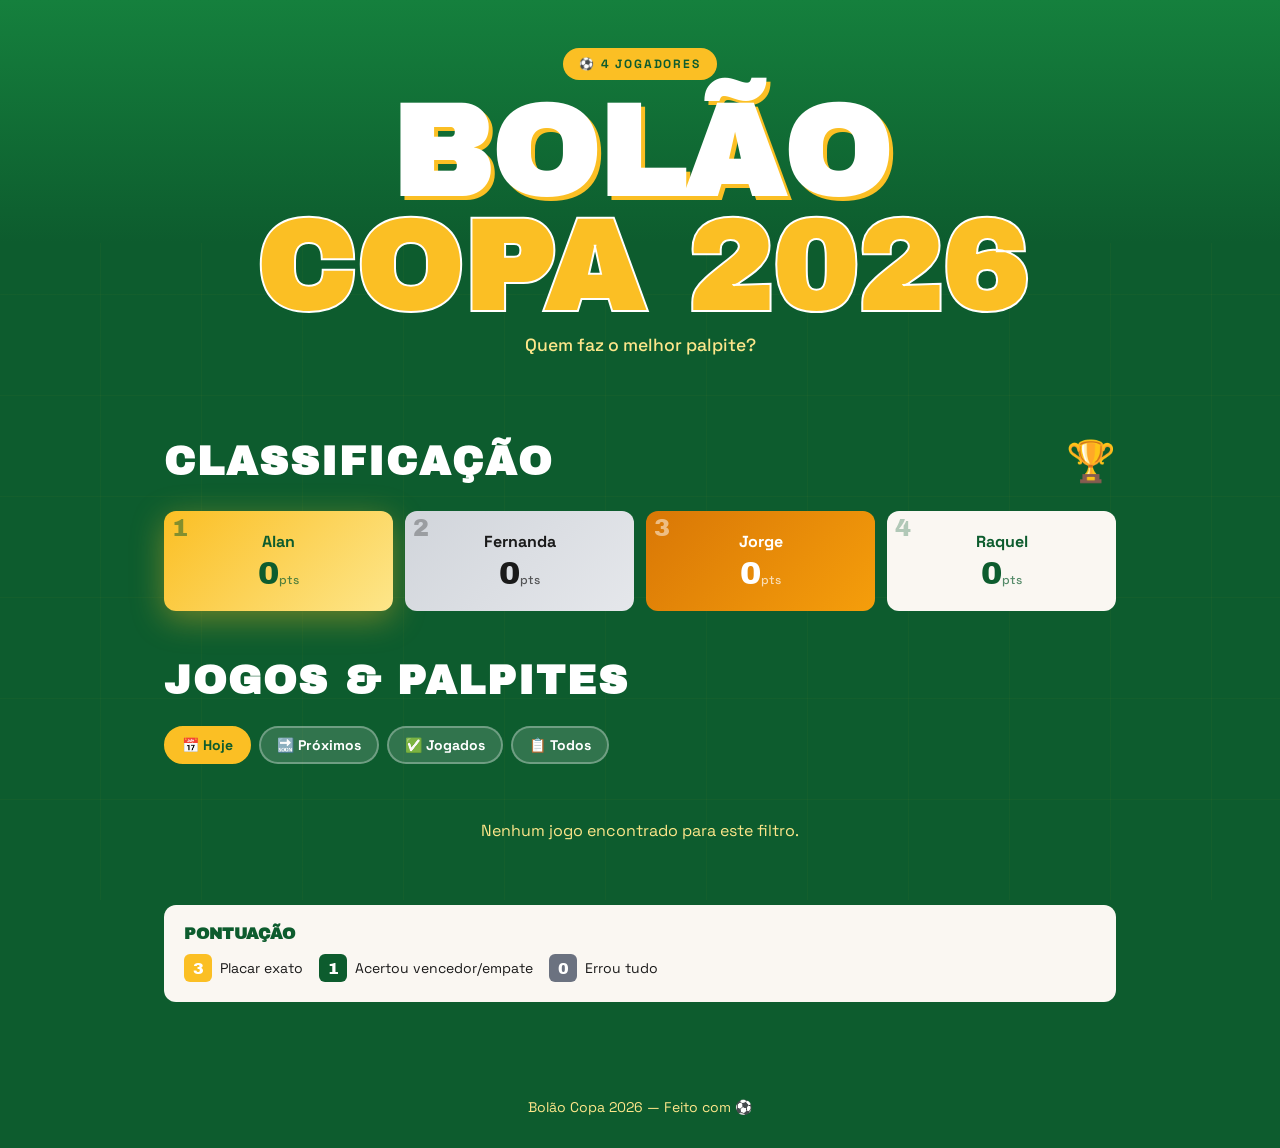
==== index.html @ eb83f210 "Cache busting adicionad" ====
<!DOCTYPE html>
<html lang="pt-BR">

<head>
    <meta charset="UTF-8">
    <meta name="viewport" content="width=device-width, initial-scale=1.0">
    <title>BOLÃO COPA 2026</title>
    <link rel="preconnect" href="https://fonts.googleapis.com">
    <link rel="preconnect" href="https://fonts.gstatic.com" crossorigin>
    <link
        href="https://fonts.googleapis.com/css2?family=Archivo+Black&family=Space+Grotesk:wght@400;500;700&display=swap"
        rel="stylesheet">
    <script>
        window.APP_VERSION = '1';
    </script>
    <link rel="stylesheet" href="styles.css?v=1">
</head>

<body>
    <div class="bg-pattern"></div>

    <header class="header">
        <div class="header-content">
            <div class="badge">⚽ 4 JOGADORES</div>
            <h1 class="main-title">BOLÃO<br><span class="highlight">COPA 2026</span></h1>
            <p class="subtitle">Quem faz o melhor palpite?</p>
        </div>
    </header>

    <main class="container">
        <!-- Classificação -->
        <section class="leaderboard-section">
            <div class="section-header">
                <h2 class="section-title">CLASSIFICAÇÃO</h2>
                <div class="trophy">🏆</div>
            </div>
            <div class="podium" id="podium">
                <!-- Populated by JS -->
            </div>
        </section>

        <!-- Jogos -->
        <section class="matches-section">
            <h2 class="section-title">JOGOS & PALPITES</h2>
            <div class="filter-buttons">
                <button class="filter-btn active" data-filter="hoje">📅 Hoje</button>
                <button class="filter-btn" data-filter="proximos">🔜 Próximos</button>
                <button class="filter-btn" data-filter="anteriores">✅ Jogados</button>
                <button class="filter-btn" data-filter="todos">📋 Todos</button>
            </div>
            <div class="matches-list" id="matches-list">
                <!-- Populated by JS -->
            </div>
        </section>

        <!-- Legenda -->
        <section class="legend-section">
            <h3>PONTUAÇÃO</h3>
            <div class="legend-items">
                <div class="legend-item">
                    <span class="legend-badge badge-exact">3</span>
                    <span>Placar exato</span>
                </div>
                <div class="legend-item">
                    <span class="legend-badge badge-winner">1</span>
                    <span>Acertou vencedor/empate</span>
                </div>
                <div class="legend-item">
                    <span class="legend-badge badge-zero">0</span>
                    <span>Errou tudo</span>
                </div>
            </div>
        </section>
    </main>

    <footer class="footer">
        <p>Bolão Copa 2026 — Feito com ⚽</p>
    </footer>

    <script src="script.js?v=1"></script>
</body>

</html>
---- styles.css ----
:root {
    --emerald: #0d5c2e;
    --emerald-light: #15803d;
    --gold: #fbbf24;
    --gold-light: #fde68a;
    --cream: #faf7f2;
    --dark: #1a1a1a;
    --white: #ffffff;
    --gray: #6b7280;
}

* {
    margin: 0;
    padding: 0;
    box-sizing: border-box;
}

body {
    font-family: 'Space Grotesk', sans-serif;
    background-color: var(--emerald);
    color: var(--dark);
    min-height: 100vh;
    overflow-x: hidden;
}

.bg-pattern {
    position: fixed;
    inset: 0;
    background-image:
        repeating-linear-gradient(
            90deg,
            transparent,
            transparent 100px,
            rgba(251, 191, 36, 0.03) 100px,
            rgba(251, 191, 36, 0.03) 101px
        ),
        repeating-linear-gradient(
            0deg,
            transparent,
            transparent 100px,
            rgba(251, 191, 36, 0.03) 100px,
            rgba(251, 191, 36, 0.03) 101px
        );
    pointer-events: none;
    z-index: 0;
}

.header {
    position: relative;
    padding: 3rem 1.5rem;
    text-align: center;
    z-index: 1;
    overflow: hidden;
}

.header::before {
    content: '';
    position: absolute;
    top: 0;
    left: 0;
    right: 0;
    height: 60%;
    background: linear-gradient(180deg, var(--emerald-light) 0%, var(--emerald) 100%);
    z-index: -1;
}

.header-content {
    position: relative;
    max-width: 800px;
    margin: 0 auto;
}

.badge {
    display: inline-block;
    background: var(--gold);
    color: var(--emerald);
    font-weight: 700;
    font-size: 0.75rem;
    padding: 0.5rem 1rem;
    border-radius: 50px;
    letter-spacing: 0.15em;
    margin-bottom: 1rem;
    animation: badgeBounce 0.6s ease-out;
}

@keyframes badgeBounce {
    0% { transform: scale(0); opacity: 0; }
    50% { transform: scale(1.1); }
    100% { transform: scale(1); opacity: 1; }
}

.main-title {
    font-family: 'Archivo Black', sans-serif;
    font-size: clamp(3rem, 12vw, 8rem);
    line-height: 0.9;
    text-transform: uppercase;
    color: var(--white);
    margin-bottom: 0.5rem;
    text-shadow: 4px 4px 0 var(--gold);
    animation: titleSlide 0.8s ease-out;
}

@keyframes titleSlide {
    0% { transform: translateY(50px); opacity: 0; }
    100% { transform: translateY(0); opacity: 1; }
}

.highlight {
    color: var(--gold);
    -webkit-text-stroke: 2px var(--white);
    text-shadow: none;
}

.subtitle {
    color: var(--gold-light);
    font-size: 1.1rem;
    font-weight: 500;
    opacity: 0;
    animation: fadeIn 0.8s ease-out 0.4s forwards;
}

@keyframes fadeIn {
    to { opacity: 1; }
}

.container {
    max-width: 1000px;
    margin: 0 auto;
    padding: 2rem 1.5rem 4rem;
    position: relative;
    z-index: 1;
}

/* Leaderboard */
.leaderboard-section {
    margin-bottom: 3rem;
}

.section-header {
    display: flex;
    align-items: center;
    justify-content: space-between;
    margin-bottom: 1.5rem;
    gap: 1rem;
}

.section-title {
    font-family: 'Archivo Black', sans-serif;
    font-size: clamp(1.5rem, 4vw, 2.5rem);
    color: var(--white);
    text-transform: uppercase;
    letter-spacing: 0.05em;
}

.trophy {
    font-size: 2.5rem;
    animation: trophyBounce 1s ease-in-out infinite;
}

@keyframes trophyBounce {
    0%, 100% { transform: translateY(0) rotate(0deg); }
    25% { transform: translateY(-5px) rotate(-5deg); }
    75% { transform: translateY(-5px) rotate(5deg); }
}

.podium {
    display: grid;
    grid-template-columns: repeat(4, 1fr);
    gap: 0.75rem;
}

.podium-item {
    background: var(--cream);
    border-radius: 12px;
    padding: 1.25rem 0.75rem;
    text-align: center;
    position: relative;
    transition: transform 0.3s ease, box-shadow 0.3s ease;
    animation: podiumItem 0.5s ease-out backwards;
}

.podium-item:hover {
    transform: translateY(-4px);
    box-shadow: 0 12px 24px rgba(0, 0, 0, 0.15);
}

.podium-item:nth-child(1) { animation-delay: 0.1s; }
.podium-item:nth-child(2) { animation-delay: 0.15s; }
.podium-item:nth-child(3) { animation-delay: 0.2s; }
.podium-item:nth-child(4) { animation-delay: 0.25s; }

@keyframes podiumItem {
    0% { transform: translateY(30px); opacity: 0; }
    100% { transform: translateY(0); opacity: 1; }
}

.podium-item.gold {
    background: linear-gradient(135deg, var(--gold) 0%, var(--gold-light) 100%);
    box-shadow: 0 8px 32px rgba(251, 191, 36, 0.4);
}

.podium-item.silver {
    background: linear-gradient(135deg, #d1d5db 0%, #e5e7eb 100%);
}

.podium-item.bronze {
    background: linear-gradient(135deg, #d97706 0%, #f59e0b 100%);
}

.podium-rank {
    font-family: 'Archivo Black', sans-serif;
    font-size: 1.5rem;
    color: var(--emerald);
    opacity: 0.3;
    position: absolute;
    top: 0.25rem;
    left: 0.5rem;
}

.podium-item.gold .podium-rank { color: var(--emerald); opacity: 0.5; }
.podium-item.silver .podium-rank { color: var(--dark); opacity: 0.3; }
.podium-item.bronze .podium-rank { color: var(--white); opacity: 0.5; }

.podium-name {
    font-weight: 700;
    font-size: 1rem;
    color: var(--emerald);
    margin-bottom: 0.25rem;
    word-break: break-word;
}

.podium-item.gold .podium-name { color: var(--emerald); }
.podium-item.silver .podium-name { color: var(--dark); }
.podium-item.bronze .podium-name { color: var(--white); }

.podium-points {
    font-family: 'Archivo Black', sans-serif;
    font-size: 2rem;
    color: var(--emerald);
}

.podium-item.gold .podium-points { color: var(--emerald); }
.podium-item.silver .podium-points { color: var(--dark); }
.podium-item.bronze .podium-points { color: var(--white); }

.podium-points span {
    font-size: 0.75rem;
    font-weight: 500;
    font-family: 'Space Grotesk', sans-serif;
    opacity: 0.7;
}

/* Matches */
.matches-section {
    margin-bottom: 2rem;
}

.filter-buttons {
    display: flex;
    gap: 0.5rem;
    margin: 1.5rem 0;
    flex-wrap: wrap;
}

.filter-btn {
    background: rgba(255, 255, 255, 0.15);
    border: 2px solid rgba(255, 255, 255, 0.3);
    color: var(--white);
    font-family: 'Space Grotesk', sans-serif;
    font-weight: 700;
    font-size: 0.875rem;
    padding: 0.5rem 1rem;
    border-radius: 50px;
    cursor: pointer;
    transition: all 0.2s ease;
    display: flex;
    align-items: center;
    gap: 0.25rem;
}

.filter-btn:hover {
    background: rgba(255, 255, 255, 0.25);
    border-color: var(--gold);
}

.filter-btn.active {
    background: var(--gold);
    border-color: var(--gold);
    color: var(--emerald);
}

.matches-list {
    display: flex;
    flex-direction: column;
    gap: 1rem;
}

.match-card {
    background: var(--cream);
    border-radius: 12px;
    padding: 1.25rem;
    position: relative;
    overflow: hidden;
    animation: matchSlide 0.4s ease-out backwards;
}

.match-card:nth-child(1) { animation-delay: 0.3s; }
.match-card:nth-child(2) { animation-delay: 0.35s; }
.match-card:nth-child(3) { animation-delay: 0.4s; }
.match-card:nth-child(4) { animation-delay: 0.45s; }
.match-card:nth-child(5) { animation-delay: 0.5s; }
.match-card:nth-child(6) { animation-delay: 0.55s; }

@keyframes matchSlide {
    0% { transform: translateX(-20px); opacity: 0; }
    100% { transform: translateX(0); opacity: 1; }
}

.match-card::before {
    content: '';
    position: absolute;
    left: 0;
    top: 0;
    bottom: 0;
    width: 4px;
    background: var(--emerald);
}

.match-card.played::before {
    background: var(--gold);
}

.match-header {
    display: flex;
    align-items: center;
    justify-content: space-between;
    gap: 0.75rem;
    padding-bottom: 0.5rem;
    flex-wrap: wrap;
}

.match-date {
    font-size: 0.7rem;
    font-weight: 700;
    color: var(--gold);
    text-transform: uppercase;
    letter-spacing: 0.1em;
    background: rgba(251, 191, 36, 0.15);
    padding: 0.25rem 0.5rem;
    border-radius: 4px;
    white-space: nowrap;
}

.match-teams {
    display: flex;
    align-items: center;
    gap: 0.75rem;
    flex: 1;
    justify-content: center;
}

.match-team {
    font-weight: 700;
    font-size: 1.1rem;
    color: var(--emerald);
}

.match-vs {
    font-weight: 500;
    font-size: 0.875rem;
    color: var(--gray);
    text-transform: uppercase;
    letter-spacing: 0.1em;
}

.match-score {
    font-family: 'Archivo Black', sans-serif;
    font-size: 1.25rem;
    color: var(--emerald);
    background: var(--gold);
    padding: 0.25rem 0.75rem;
    border-radius: 6px;
}

.match-score.pending {
    background: var(--gray);
    color: var(--white);
}

.match-status {
    font-size: 0.75rem;
    font-weight: 500;
    padding: 0.25rem 0.5rem;
    border-radius: 4px;
    text-transform: uppercase;
    letter-spacing: 0.05em;
}

.match-status.pending {
    background: var(--gray);
    color: var(--white);
}

.match-status.played {
    background: var(--emerald);
    color: var(--white);
}

.predictions-grid {
    display: grid;
    grid-template-columns: repeat(4, 1fr);
    gap: 0.5rem;
}

.prediction-item {
    background: var(--white);
    border-radius: 8px;
    padding: 0.75rem 0.5rem;
    text-align: center;
    border: 2px solid transparent;
    transition: all 0.2s ease;
}

.prediction-item.correct-exact {
    background: var(--gold);
    border-color: var(--emerald);
}

.prediction-item.correct-winner {
    border-color: var(--gold);
}

.prediction-player {
    font-size: 0.7rem;
    font-weight: 700;
    color: var(--gray);
    text-transform: uppercase;
    letter-spacing: 0.05em;
    margin-bottom: 0.25rem;
    white-space: nowrap;
    overflow: hidden;
    text-overflow: ellipsis;
}

.prediction-score {
    font-family: 'Archivo Black', sans-serif;
    font-size: 1.25rem;
    color: var(--emerald);
}

.prediction-points {
    font-size: 0.65rem;
    font-weight: 700;
    color: var(--gray);
    margin-top: 0.25rem;
}

.prediction-item.correct-exact .prediction-points,
.prediction-item.correct-winner .prediction-points {
    color: var(--emerald);
}

/* Legend */
.legend-section {
    background: var(--cream);
    border-radius: 12px;
    padding: 1.25rem;
    margin-top: 2rem;
}

.legend-section h3 {
    font-family: 'Archivo Black', sans-serif;
    font-size: 1rem;
    color: var(--emerald);
    margin-bottom: 0.75rem;
    text-transform: uppercase;
}

.legend-items {
    display: flex;
    flex-wrap: wrap;
    gap: 1rem;
}

.legend-item {
    display: flex;
    align-items: center;
    gap: 0.5rem;
    font-size: 0.875rem;
    color: var(--dark);
}

.legend-badge {
    font-family: 'Archivo Black', sans-serif;
    font-size: 1rem;
    width: 28px;
    height: 28px;
    display: flex;
    align-items: center;
    justify-content: center;
    border-radius: 6px;
    color: var(--white);
}

.badge-exact {
    background: var(--gold);
}

.badge-winner {
    background: var(--emerald);
}

.badge-zero {
    background: var(--gray);
}

/* Footer */
.footer {
    text-align: center;
    padding: 2rem 1.5rem;
    color: var(--gold-light);
    font-size: 0.875rem;
    position: relative;
    z-index: 1;
}

/* Responsive */
@media (max-width: 640px) {
    .podium {
        grid-template-columns: repeat(2, 1fr);
    }

    .predictions-grid {
        grid-template-columns: repeat(2, 1fr);
    }

    .match-header {
        flex-direction: column;
        align-items: center;
        gap: 0.5rem;
    }

    .match-teams {
        flex-wrap: wrap;
        justify-content: center;
    }
}
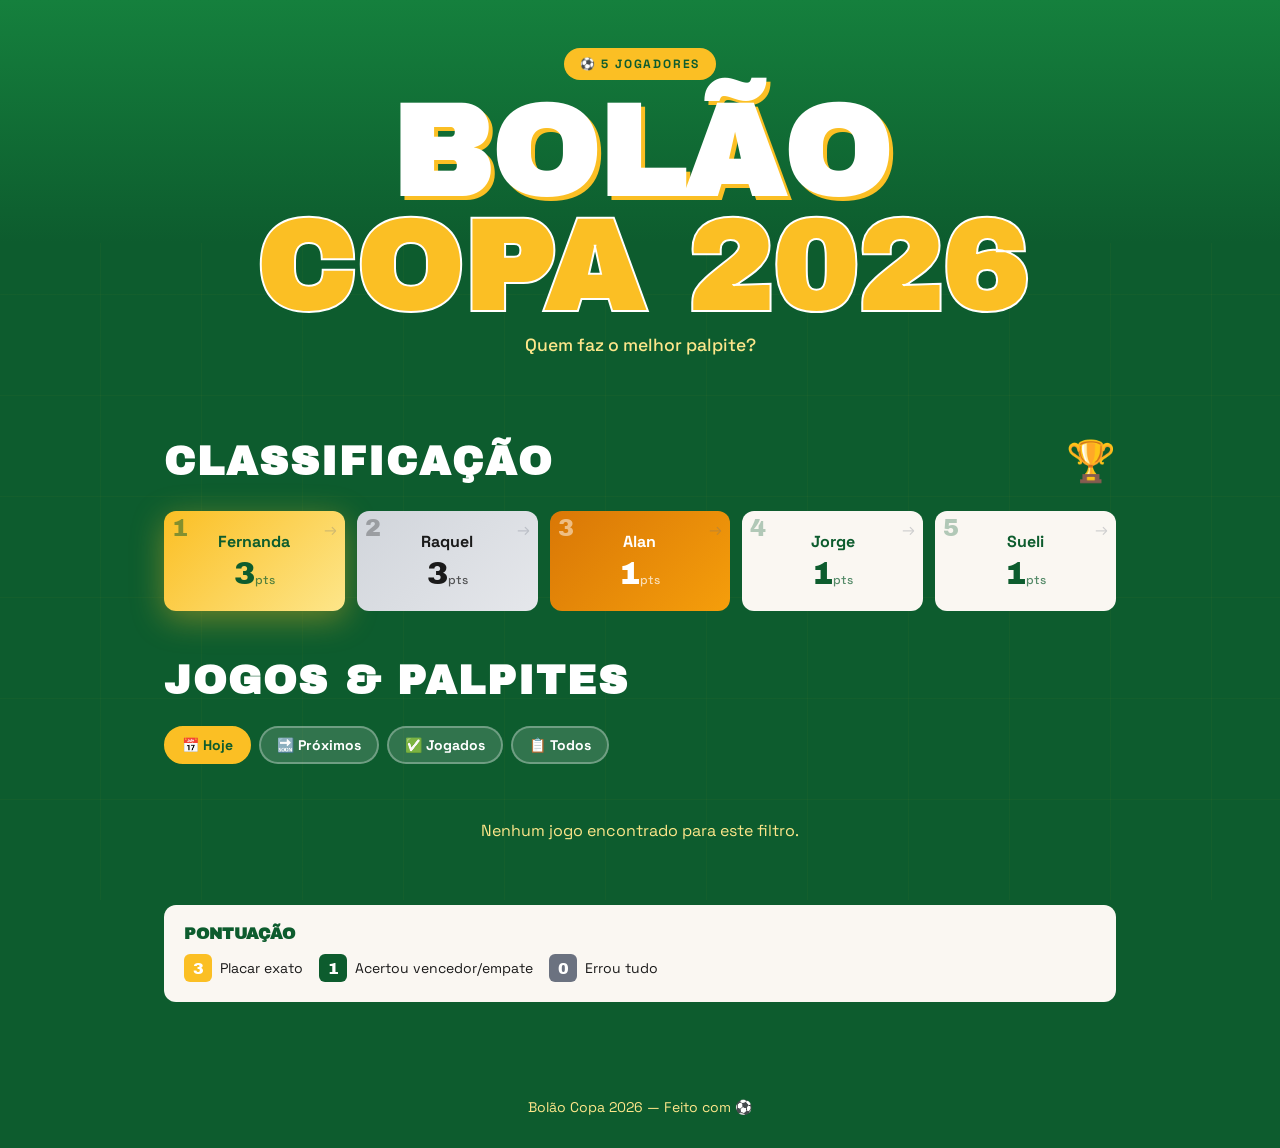
==== commit 30e31fd4: "novo palpiteiro" ====
--- a/index.html
+++ b/index.html
@@ -11,9 +11,9 @@
         href="https://fonts.googleapis.com/css2?family=Archivo+Black&family=Space+Grotesk:wght@400;500;700&display=swap"
         rel="stylesheet">
     <script>
-        window.APP_VERSION = '1';
+        window.APP_VERSION = '2';
     </script>
-    <link rel="stylesheet" href="styles.css?v=1">
+    <link rel="stylesheet" href="styles.css?v=2">
 </head>
 
 <body>
@@ -21,7 +21,7 @@
 
     <header class="header">
         <div class="header-content">
-            <div class="badge">⚽ 4 JOGADORES</div>
+            <div class="badge">⚽ 5 JOGADORES</div>
             <h1 class="main-title">BOLÃO<br><span class="highlight">COPA 2026</span></h1>
             <p class="subtitle">Quem faz o melhor palpite?</p>
         </div>
@@ -77,7 +77,7 @@
         <p>Bolão Copa 2026 — Feito com ⚽</p>
     </footer>
 
-    <script src="script.js?v=1"></script>
+    <script src="script.js?v=2"></script>
 </body>
 
 </html>
--- a/styles.css
+++ b/styles.css
@@ -27,20 +27,16 @@
     position: fixed;
     inset: 0;
     background-image:
-        repeating-linear-gradient(
-            90deg,
+        repeating-linear-gradient(90deg,
             transparent,
             transparent 100px,
             rgba(251, 191, 36, 0.03) 100px,
-            rgba(251, 191, 36, 0.03) 101px
-        ),
-        repeating-linear-gradient(
-            0deg,
+            rgba(251, 191, 36, 0.03) 101px),
+        repeating-linear-gradient(0deg,
             transparent,
             transparent 100px,
             rgba(251, 191, 36, 0.03) 100px,
-            rgba(251, 191, 36, 0.03) 101px
-        );
+            rgba(251, 191, 36, 0.03) 101px);
     pointer-events: none;
     z-index: 0;
 }
@@ -83,10 +79,57 @@
     animation: badgeBounce 0.6s ease-out;
 }
 
+/* Stats Link */
+.stats-link {
+    display: inline-flex;
+    align-items: center;
+    justify-content: center;
+    background: rgba(255, 255, 255, 0.1);
+    border: 2px solid rgba(255, 255, 255, 0.2);
+    color: var(--gold-light);
+    text-decoration: none;
+    font-weight: 700;
+    font-size: 0.875rem;
+    padding: 0.75rem 1.5rem;
+    border-radius: 50px;
+    margin-bottom: 1.5rem;
+    transition: all 0.3s ease;
+    animation: fadeInDown 0.6s ease-out;
+}
+
+.stats-link:hover {
+    background: rgba(255, 255, 255, 0.2);
+    border-color: var(--gold);
+    color: var(--gold);
+    transform: translateY(-2px);
+}
+
+@keyframes fadeInDown {
+    0% {
+        transform: translateY(-20px);
+        opacity: 0;
+    }
+
+    100% {
+        transform: translateY(0);
+        opacity: 1;
+    }
+}
+
 @keyframes badgeBounce {
-    0% { transform: scale(0); opacity: 0; }
-    50% { transform: scale(1.1); }
-    100% { transform: scale(1); opacity: 1; }
+    0% {
+        transform: scale(0);
+        opacity: 0;
+    }
+
+    50% {
+        transform: scale(1.1);
+    }
+
+    100% {
+        transform: scale(1);
+        opacity: 1;
+    }
 }
 
 .main-title {
@@ -101,8 +144,15 @@
 }
 
 @keyframes titleSlide {
-    0% { transform: translateY(50px); opacity: 0; }
-    100% { transform: translateY(0); opacity: 1; }
+    0% {
+        transform: translateY(50px);
+        opacity: 0;
+    }
+
+    100% {
+        transform: translateY(0);
+        opacity: 1;
+    }
 }
 
 .highlight {
@@ -120,7 +170,9 @@
 }
 
 @keyframes fadeIn {
-    to { opacity: 1; }
+    to {
+        opacity: 1;
+    }
 }
 
 .container {
@@ -158,14 +210,24 @@
 }
 
 @keyframes trophyBounce {
-    0%, 100% { transform: translateY(0) rotate(0deg); }
-    25% { transform: translateY(-5px) rotate(-5deg); }
-    75% { transform: translateY(-5px) rotate(5deg); }
+
+    0%,
+    100% {
+        transform: translateY(0) rotate(0deg);
+    }
+
+    25% {
+        transform: translateY(-5px) rotate(-5deg);
+    }
+
+    75% {
+        transform: translateY(-5px) rotate(5deg);
+    }
 }
 
 .podium {
     display: grid;
-    grid-template-columns: repeat(4, 1fr);
+    grid-template-columns: repeat(5, 1fr);
     gap: 0.75rem;
 }
 
@@ -177,6 +239,8 @@
     position: relative;
     transition: transform 0.3s ease, box-shadow 0.3s ease;
     animation: podiumItem 0.5s ease-out backwards;
+    text-decoration: none;
+    display: block;
 }
 
 .podium-item:hover {
@@ -184,14 +248,36 @@
     box-shadow: 0 12px 24px rgba(0, 0, 0, 0.15);
 }
 
-.podium-item:nth-child(1) { animation-delay: 0.1s; }
-.podium-item:nth-child(2) { animation-delay: 0.15s; }
-.podium-item:nth-child(3) { animation-delay: 0.2s; }
-.podium-item:nth-child(4) { animation-delay: 0.25s; }
+.podium-item:nth-child(1) {
+    animation-delay: 0.1s;
+}
+
+.podium-item:nth-child(2) {
+    animation-delay: 0.15s;
+}
+
+.podium-item:nth-child(3) {
+    animation-delay: 0.2s;
+}
+
+.podium-item:nth-child(4) {
+    animation-delay: 0.25s;
+}
+
+.podium-item:nth-child(5) {
+    animation-delay: 0.3s;
+}
 
 @keyframes podiumItem {
-    0% { transform: translateY(30px); opacity: 0; }
-    100% { transform: translateY(0); opacity: 1; }
+    0% {
+        transform: translateY(30px);
+        opacity: 0;
+    }
+
+    100% {
+        transform: translateY(0);
+        opacity: 1;
+    }
 }
 
 .podium-item.gold {
@@ -217,9 +303,20 @@
     left: 0.5rem;
 }
 
-.podium-item.gold .podium-rank { color: var(--emerald); opacity: 0.5; }
-.podium-item.silver .podium-rank { color: var(--dark); opacity: 0.3; }
-.podium-item.bronze .podium-rank { color: var(--white); opacity: 0.5; }
+.podium-item.gold .podium-rank {
+    color: var(--emerald);
+    opacity: 0.5;
+}
+
+.podium-item.silver .podium-rank {
+    color: var(--dark);
+    opacity: 0.3;
+}
+
+.podium-item.bronze .podium-rank {
+    color: var(--white);
+    opacity: 0.5;
+}
 
 .podium-name {
     font-weight: 700;
@@ -229,9 +326,17 @@
     word-break: break-word;
 }
 
-.podium-item.gold .podium-name { color: var(--emerald); }
-.podium-item.silver .podium-name { color: var(--dark); }
-.podium-item.bronze .podium-name { color: var(--white); }
+.podium-item.gold .podium-name {
+    color: var(--emerald);
+}
+
+.podium-item.silver .podium-name {
+    color: var(--dark);
+}
+
+.podium-item.bronze .podium-name {
+    color: var(--white);
+}
 
 .podium-points {
     font-family: 'Archivo Black', sans-serif;
@@ -239,15 +344,37 @@
     color: var(--emerald);
 }
 
-.podium-item.gold .podium-points { color: var(--emerald); }
-.podium-item.silver .podium-points { color: var(--dark); }
-.podium-item.bronze .podium-points { color: var(--white); }
+.podium-item.gold .podium-points {
+    color: var(--emerald);
+}
+
+.podium-item.silver .podium-points {
+    color: var(--dark);
+}
+
+.podium-item.bronze .podium-points {
+    color: var(--white);
+}
 
 .podium-points span {
     font-size: 0.75rem;
     font-weight: 500;
     font-family: 'Space Grotesk', sans-serif;
     opacity: 0.7;
+}
+
+.podium-link {
+    position: absolute;
+    top: 0.5rem;
+    right: 0.5rem;
+    font-size: 1rem;
+    color: var(--gray);
+    opacity: 0.3;
+    transition: opacity 0.3s ease;
+}
+
+.podium-item:hover .podium-link {
+    opacity: 1;
 }
 
 /* Matches */
@@ -304,16 +431,40 @@
     animation: matchSlide 0.4s ease-out backwards;
 }
 
-.match-card:nth-child(1) { animation-delay: 0.3s; }
-.match-card:nth-child(2) { animation-delay: 0.35s; }
-.match-card:nth-child(3) { animation-delay: 0.4s; }
-.match-card:nth-child(4) { animation-delay: 0.45s; }
-.match-card:nth-child(5) { animation-delay: 0.5s; }
-.match-card:nth-child(6) { animation-delay: 0.55s; }
+.match-card:nth-child(1) {
+    animation-delay: 0.3s;
+}
+
+.match-card:nth-child(2) {
+    animation-delay: 0.35s;
+}
+
+.match-card:nth-child(3) {
+    animation-delay: 0.4s;
+}
+
+.match-card:nth-child(4) {
+    animation-delay: 0.45s;
+}
+
+.match-card:nth-child(5) {
+    animation-delay: 0.5s;
+}
+
+.match-card:nth-child(6) {
+    animation-delay: 0.55s;
+}
 
 @keyframes matchSlide {
-    0% { transform: translateX(-20px); opacity: 0; }
-    100% { transform: translateX(0); opacity: 1; }
+    0% {
+        transform: translateX(-20px);
+        opacity: 0;
+    }
+
+    100% {
+        transform: translateX(0);
+        opacity: 1;
+    }
 }
 
 .match-card::before {
@@ -380,6 +531,7 @@
     background: var(--gold);
     padding: 0.25rem 0.75rem;
     border-radius: 6px;
+    margin: 3px 0;
 }
 
 .match-score.pending {
@@ -408,7 +560,7 @@
 
 .predictions-grid {
     display: grid;
-    grid-template-columns: repeat(4, 1fr);
+    grid-template-columns: repeat(5, 1fr);
     gap: 0.5rem;
 }
 
@@ -544,4 +696,4 @@
         flex-wrap: wrap;
         justify-content: center;
     }
-}
+}
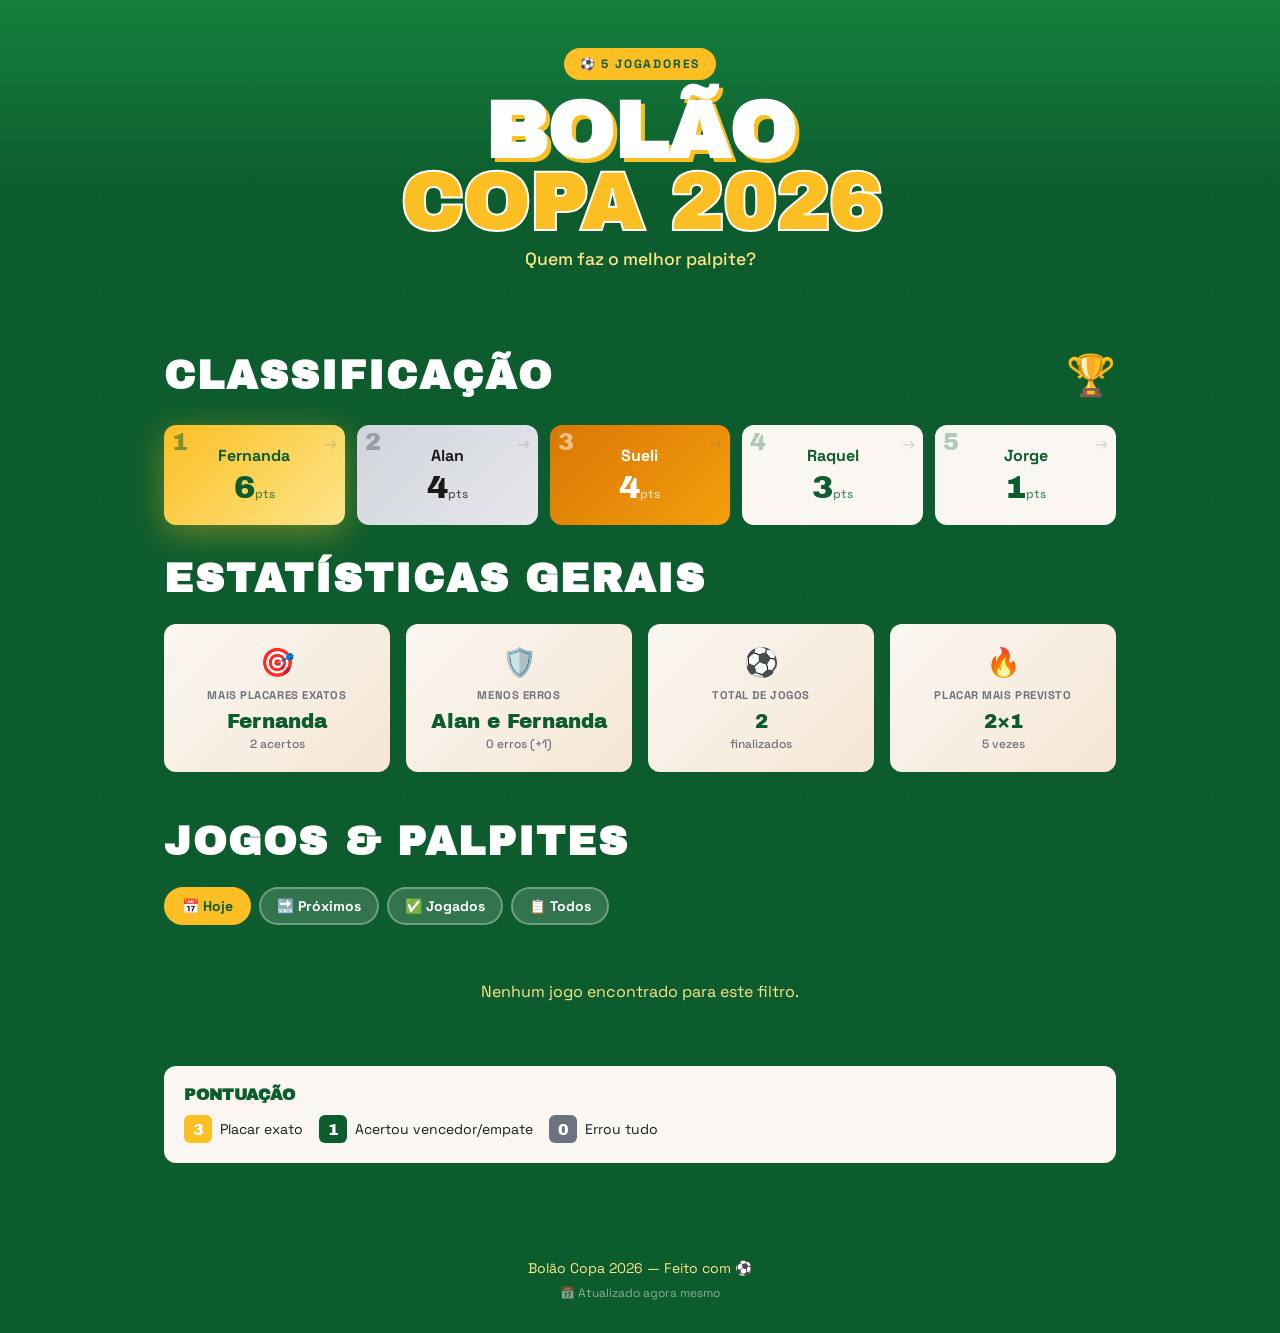
==== commit 0ef7477f: "novas estatisticas" ====
--- a/index.html
+++ b/index.html
@@ -11,9 +11,9 @@
         href="https://fonts.googleapis.com/css2?family=Archivo+Black&family=Space+Grotesk:wght@400;500;700&display=swap"
         rel="stylesheet">
     <script>
-        window.APP_VERSION = '2';
+        window.APP_VERSION = '5';
     </script>
-    <link rel="stylesheet" href="styles.css?v=2">
+    <link rel="stylesheet" href="styles.css?v=5">
 </head>
 
 <body>
@@ -35,6 +35,14 @@
                 <div class="trophy">🏆</div>
             </div>
             <div class="podium" id="podium">
+                <!-- Populated by JS -->
+            </div>
+        </section>
+
+        <!-- Estatísticas Gerais -->
+        <section class="stats-overview-section">
+            <h2 class="section-title">ESTATÍSTICAS GERAIS</h2>
+            <div class="stats-overview-grid" id="stats-overview">
                 <!-- Populated by JS -->
             </div>
         </section>
@@ -75,9 +83,10 @@
 
     <footer class="footer">
         <p>Bolão Copa 2026 — Feito com ⚽</p>
+        <p class="last-update" id="last-update">Atualizado: carregando...</p>
     </footer>
 
-    <script src="script.js?v=2"></script>
+    <script src="script.js?v=5"></script>
 </body>
 
 </html>
--- a/styles.css
+++ b/styles.css
@@ -134,7 +134,7 @@
 
 .main-title {
     font-family: 'Archivo Black', sans-serif;
-    font-size: clamp(3rem, 12vw, 8rem);
+    font-size: clamp(2rem, 8vw, 5rem);
     line-height: 0.9;
     text-transform: uppercase;
     color: var(--white);
@@ -185,7 +185,70 @@
 
 /* Leaderboard */
 .leaderboard-section {
+    margin-bottom: 2rem;
+}
+
+/* Stats Overview */
+.stats-overview-section {
     margin-bottom: 3rem;
+}
+
+.stats-overview-grid {
+    display: grid;
+    grid-template-columns: repeat(auto-fit, minmax(140px, 1fr));
+    gap: 1rem;
+    margin-top: 1.5rem;
+}
+
+.stat-overview-card {
+    background: linear-gradient(135deg, var(--cream) 0%, #f5e6d3 100%);
+    border-radius: 12px;
+    padding: 1.25rem;
+    text-align: center;
+    transition: transform 0.3s ease, box-shadow 0.3s ease;
+    animation: statOverviewFade 0.5s ease-out backwards;
+}
+
+.stat-overview-card:nth-child(1) { animation-delay: 0.1s; }
+.stat-overview-card:nth-child(2) { animation-delay: 0.15s; }
+.stat-overview-card:nth-child(3) { animation-delay: 0.2s; }
+.stat-overview-card:nth-child(4) { animation-delay: 0.25s; }
+
+@keyframes statOverviewFade {
+    0% { opacity: 0; transform: translateY(10px); }
+    100% { opacity: 1; transform: translateY(0); }
+}
+
+.stat-overview-card:hover {
+    transform: translateY(-4px);
+    box-shadow: 0 8px 20px rgba(0, 0, 0, 0.15);
+}
+
+.stat-overview-icon {
+    font-size: 1.75rem;
+    margin-bottom: 0.5rem;
+}
+
+.stat-overview-label {
+    font-size: 0.7rem;
+    font-weight: 700;
+    color: var(--gray);
+    text-transform: uppercase;
+    letter-spacing: 0.05em;
+    margin-bottom: 0.5rem;
+}
+
+.stat-overview-value {
+    font-family: 'Archivo Black', sans-serif;
+    font-size: 1.25rem;
+    color: var(--emerald);
+    margin-bottom: 0.25rem;
+}
+
+.stat-overview-sub {
+    font-size: 0.75rem;
+    color: var(--gray);
+    font-weight: 500;
 }
 
 .section-header {
@@ -526,12 +589,12 @@
 
 .match-score {
     font-family: 'Archivo Black', sans-serif;
-    font-size: 1.25rem;
+    font-size: 1.1rem;
     color: var(--emerald);
     background: var(--gold);
-    padding: 0.25rem 0.75rem;
+    padding: 0.25rem 0.6rem;
     border-radius: 6px;
-    margin: 3px 0;
+    white-space: nowrap;
 }
 
 .match-score.pending {
@@ -556,6 +619,27 @@
 .match-status.played {
     background: var(--emerald);
     color: var(--white);
+}
+
+.match-status.live {
+    background: linear-gradient(135deg, #dc2626 0%, #ef4444 100%);
+    color: var(--white);
+    animation: pulseLive 1.5s ease-in-out infinite;
+    font-weight: 700;
+}
+
+@keyframes pulseLive {
+    0%, 100% {
+        box-shadow: 0 0 0 0 rgba(239, 68, 68, 0.7);
+    }
+    50% {
+        box-shadow: 0 0 0 8px rgba(239, 68, 68, 0);
+    }
+}
+
+.match-card.live {
+    border-left: 4px solid #ef4444;
+    box-shadow: 0 0 20px rgba(239, 68, 68, 0.2);
 }
 
 .predictions-grid {
@@ -676,6 +760,12 @@
     z-index: 1;
 }
 
+.last-update {
+    margin-top: 0.5rem;
+    font-size: 0.75rem;
+    color: rgba(255, 255, 255, 0.5);
+}
+
 /* Responsive */
 @media (max-width: 640px) {
     .podium {
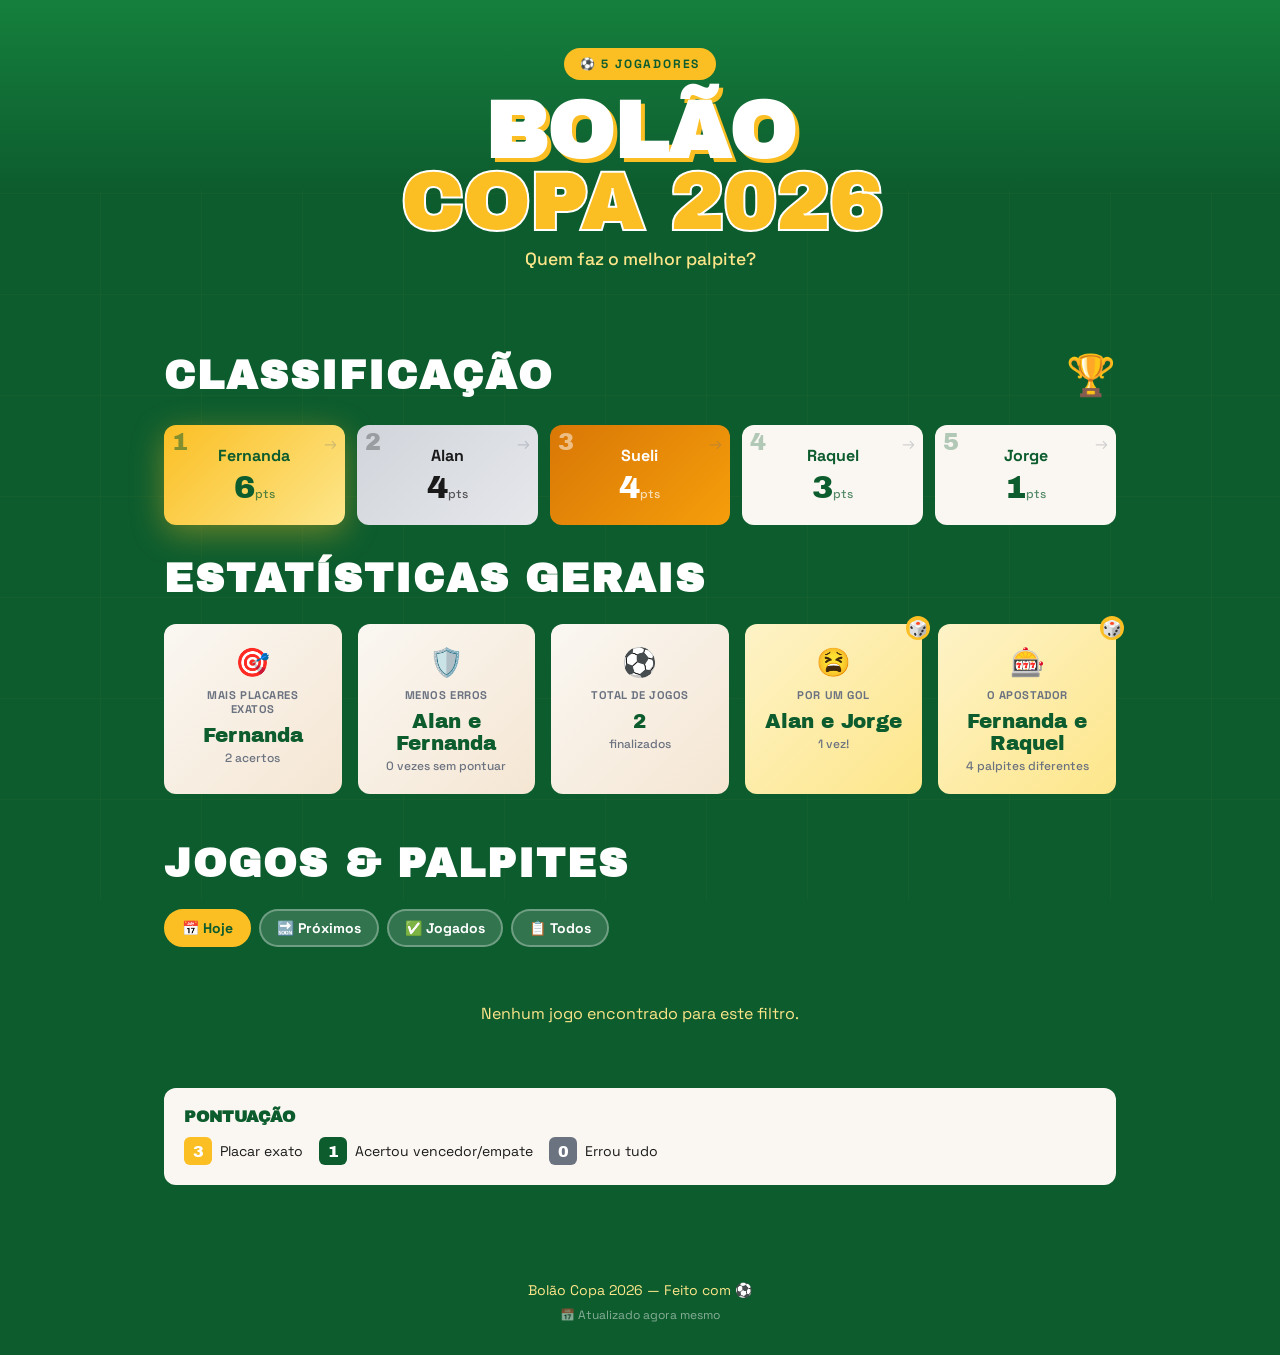
==== commit 03bc08d9: "ajustes em estatisticas" ====
--- a/index.html
+++ b/index.html
@@ -11,9 +11,9 @@
         href="https://fonts.googleapis.com/css2?family=Archivo+Black&family=Space+Grotesk:wght@400;500;700&display=swap"
         rel="stylesheet">
     <script>
-        window.APP_VERSION = '5';
+        window.APP_VERSION = '9';
     </script>
-    <link rel="stylesheet" href="styles.css?v=5">
+    <link rel="stylesheet" href="styles.css?v=9">
 </head>
 
 <body>
@@ -86,7 +86,7 @@
         <p class="last-update" id="last-update">Atualizado: carregando...</p>
     </footer>
 
-    <script src="script.js?v=5"></script>
+    <script src="script.js?v=9"></script>
 </body>
 
 </html>
--- a/styles.css
+++ b/styles.css
@@ -224,6 +224,26 @@
     box-shadow: 0 8px 20px rgba(0, 0, 0, 0.15);
 }
 
+.stat-overview-card.stat-random {
+    background: linear-gradient(135deg, #fef3c7 0%, #fde68a 100%);
+    position: relative;
+}
+
+.stat-overview-card.stat-random::before {
+    content: '🎲';
+    position: absolute;
+    top: -8px;
+    right: -8px;
+    font-size: 1rem;
+    background: var(--gold);
+    border-radius: 50%;
+    width: 24px;
+    height: 24px;
+    display: flex;
+    align-items: center;
+    justify-content: center;
+}
+
 .stat-overview-icon {
     font-size: 1.75rem;
     margin-bottom: 0.5rem;
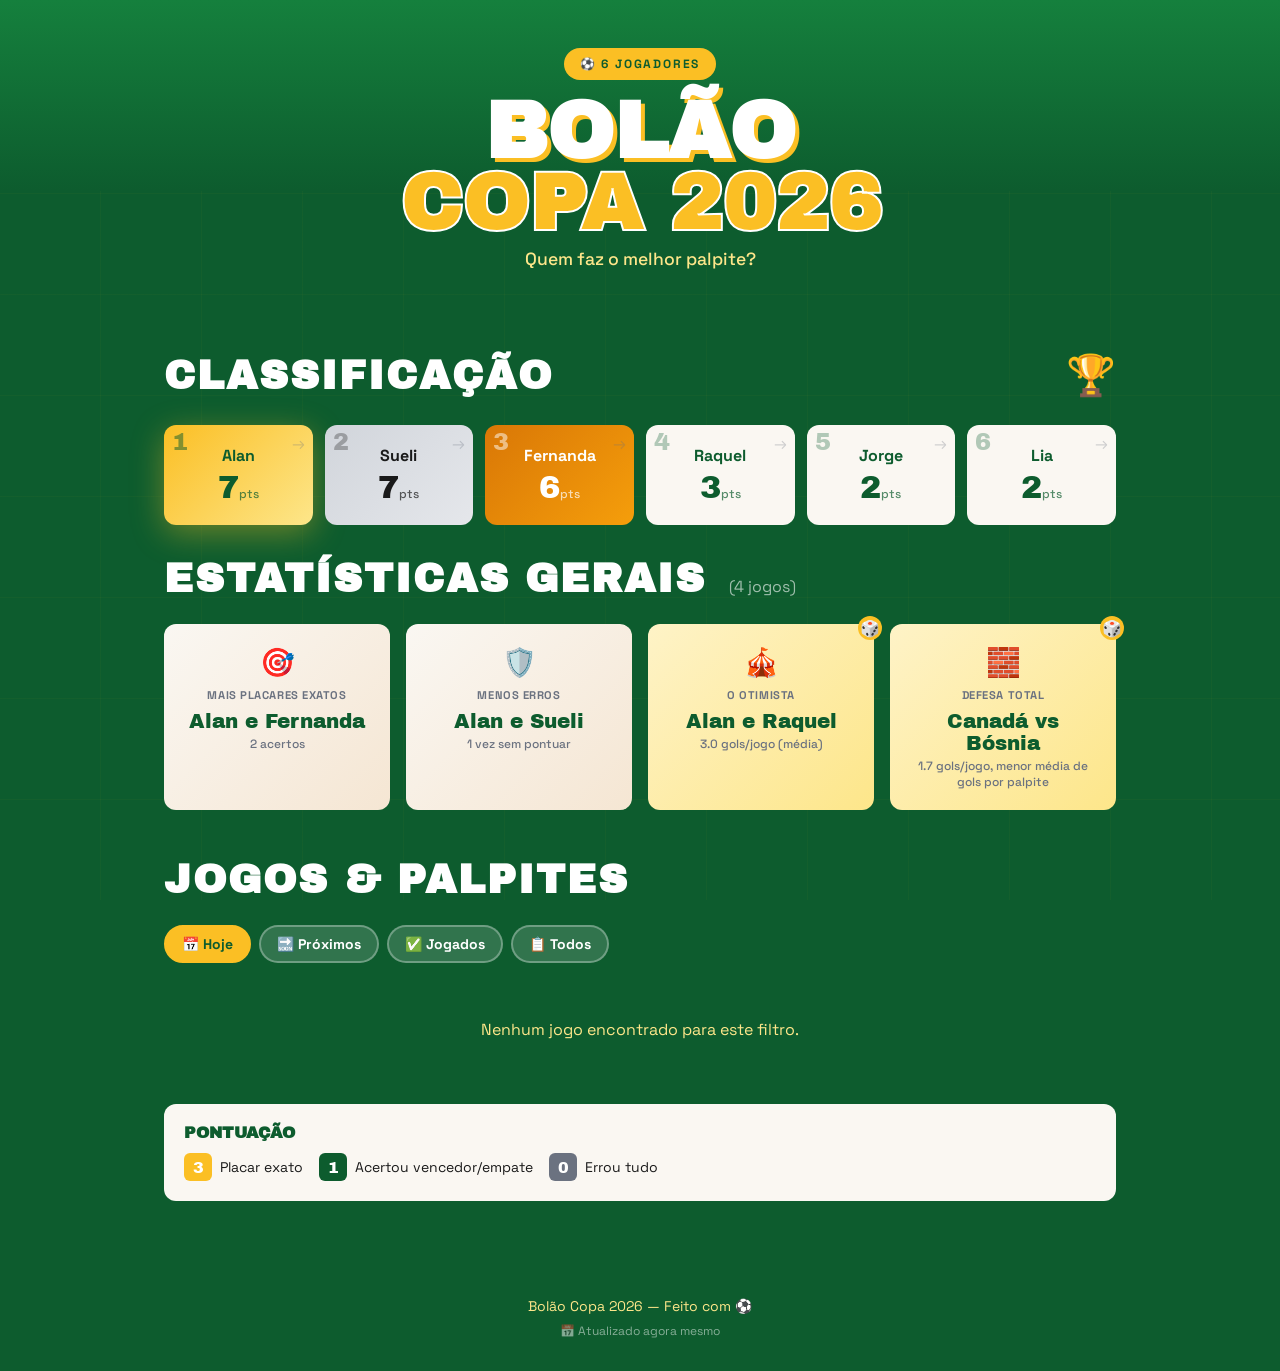
==== commit 7675739d: "ajustes" ====
--- a/index.html
+++ b/index.html
@@ -21,7 +21,7 @@
 
     <header class="header">
         <div class="header-content">
-            <div class="badge">⚽ 5 JOGADORES</div>
+            <div class="badge">⚽ 6 JOGADORES</div>
             <h1 class="main-title">BOLÃO<br><span class="highlight">COPA 2026</span></h1>
             <p class="subtitle">Quem faz o melhor palpite?</p>
         </div>
@@ -41,7 +41,7 @@
 
         <!-- Estatísticas Gerais -->
         <section class="stats-overview-section">
-            <h2 class="section-title">ESTATÍSTICAS GERAIS</h2>
+            <h2 class="section-title">ESTATÍSTICAS GERAIS <span class="jogos-count" id="jogos-count"></span></h2>
             <div class="stats-overview-grid" id="stats-overview">
                 <!-- Populated by JS -->
             </div>
--- a/styles.css
+++ b/styles.css
@@ -209,14 +209,32 @@
     animation: statOverviewFade 0.5s ease-out backwards;
 }
 
-.stat-overview-card:nth-child(1) { animation-delay: 0.1s; }
-.stat-overview-card:nth-child(2) { animation-delay: 0.15s; }
-.stat-overview-card:nth-child(3) { animation-delay: 0.2s; }
-.stat-overview-card:nth-child(4) { animation-delay: 0.25s; }
+.stat-overview-card:nth-child(1) {
+    animation-delay: 0.1s;
+}
+
+.stat-overview-card:nth-child(2) {
+    animation-delay: 0.15s;
+}
+
+.stat-overview-card:nth-child(3) {
+    animation-delay: 0.2s;
+}
+
+.stat-overview-card:nth-child(4) {
+    animation-delay: 0.25s;
+}
 
 @keyframes statOverviewFade {
-    0% { opacity: 0; transform: translateY(10px); }
-    100% { opacity: 1; transform: translateY(0); }
+    0% {
+        opacity: 0;
+        transform: translateY(10px);
+    }
+
+    100% {
+        opacity: 1;
+        transform: translateY(0);
+    }
 }
 
 .stat-overview-card:hover {
@@ -287,6 +305,16 @@
     letter-spacing: 0.05em;
 }
 
+.jogos-count {
+    font-family: 'Space Grotesk', sans-serif;
+    font-size: 0.4em;
+    font-weight: 400;
+    opacity: 0.6;
+    text-transform: none;
+    letter-spacing: normal;
+    margin-left: 0.5rem;
+}
+
 .trophy {
     font-size: 2.5rem;
     animation: trophyBounce 1s ease-in-out infinite;
@@ -310,7 +338,7 @@
 
 .podium {
     display: grid;
-    grid-template-columns: repeat(5, 1fr);
+    grid-template-columns: repeat(6, 1fr);
     gap: 0.75rem;
 }
 
@@ -351,6 +379,10 @@
     animation-delay: 0.3s;
 }
 
+.podium-item:nth-child(6) {
+    animation-delay: 0.35s;
+}
+
 @keyframes podiumItem {
     0% {
         transform: translateY(30px);
@@ -649,9 +681,12 @@
 }
 
 @keyframes pulseLive {
-    0%, 100% {
+
+    0%,
+    100% {
         box-shadow: 0 0 0 0 rgba(239, 68, 68, 0.7);
     }
+
     50% {
         box-shadow: 0 0 0 8px rgba(239, 68, 68, 0);
     }
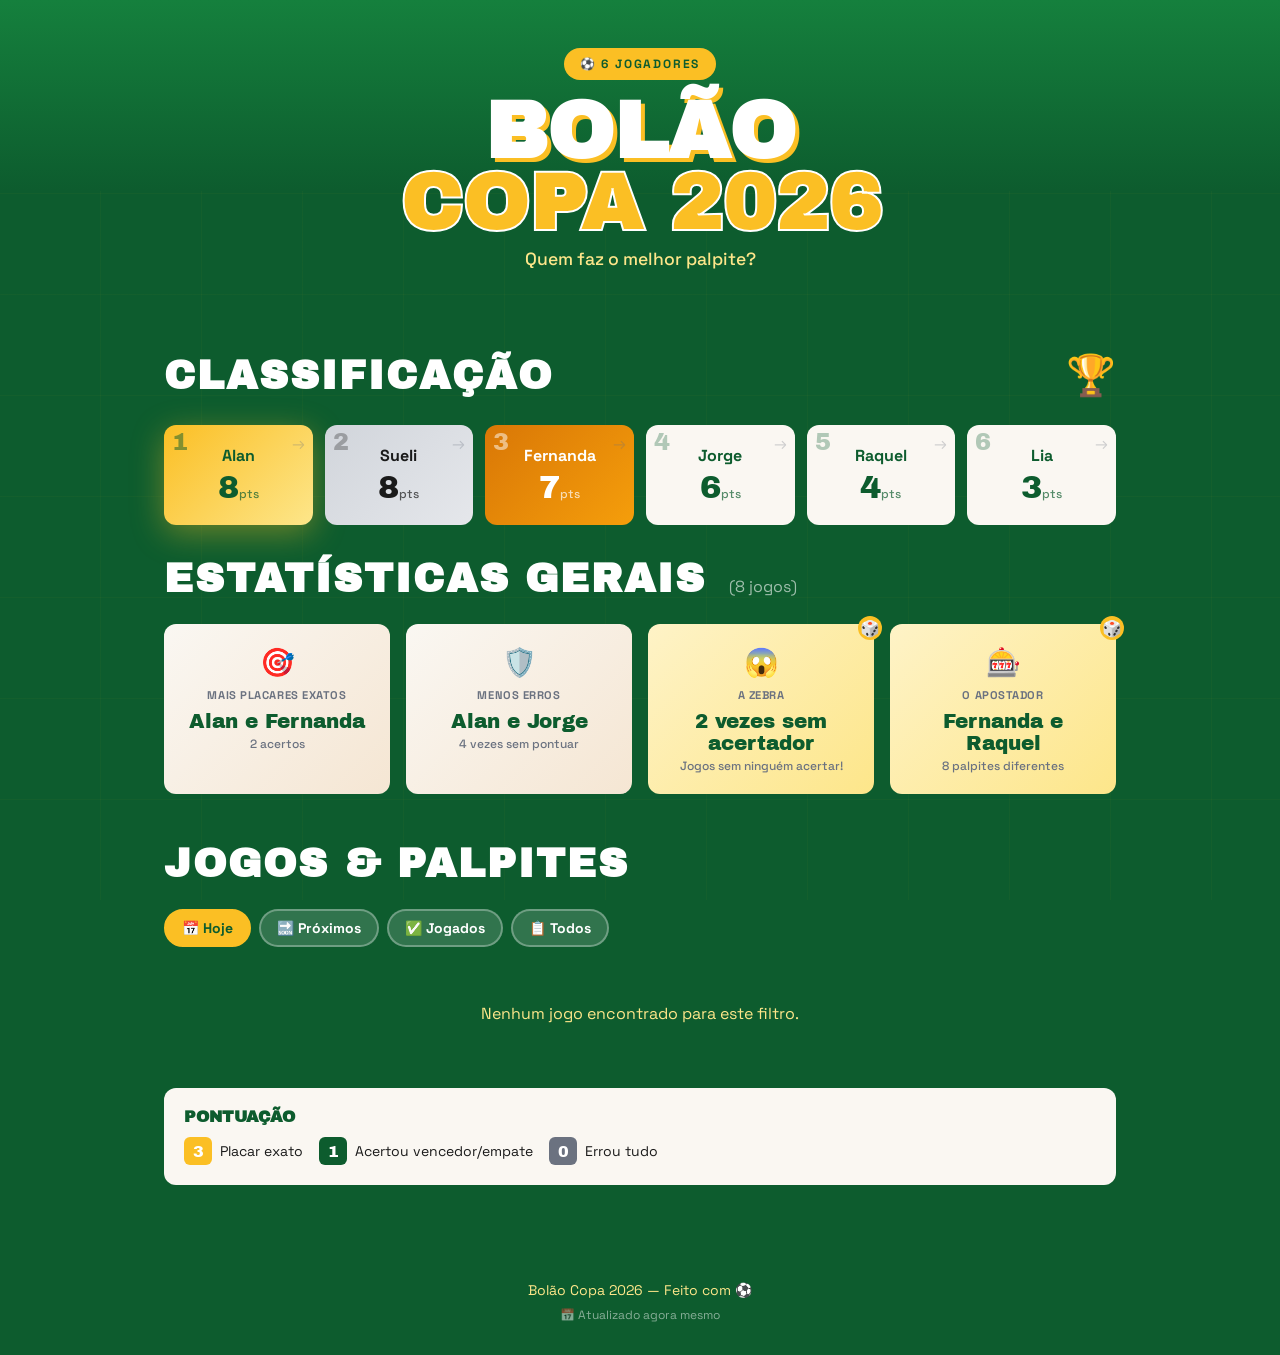
==== commit c25bf157: "ajustes de codigo" ====
--- a/index.html
+++ b/index.html
@@ -11,9 +11,9 @@
         href="https://fonts.googleapis.com/css2?family=Archivo+Black&family=Space+Grotesk:wght@400;500;700&display=swap"
         rel="stylesheet">
     <script>
-        window.APP_VERSION = '9';
+        window.APP_VERSION = '10';
     </script>
-    <link rel="stylesheet" href="styles.css?v=9">
+    <link rel="stylesheet" href="styles.css?v=10">
 </head>
 
 <body>
@@ -86,7 +86,8 @@
         <p class="last-update" id="last-update">Atualizado: carregando...</p>
     </footer>
 
-    <script src="script.js?v=9"></script>
+    <script src="core.js?v=10"></script>
+    <script src="script.js?v=10"></script>
 </body>
 
-</html>+</html>
--- a/styles.css
+++ b/styles.css
@@ -699,7 +699,7 @@
 
 .predictions-grid {
     display: grid;
-    grid-template-columns: repeat(5, 1fr);
+    grid-template-columns: repeat(6, 1fr);
     gap: 0.5rem;
 }
 
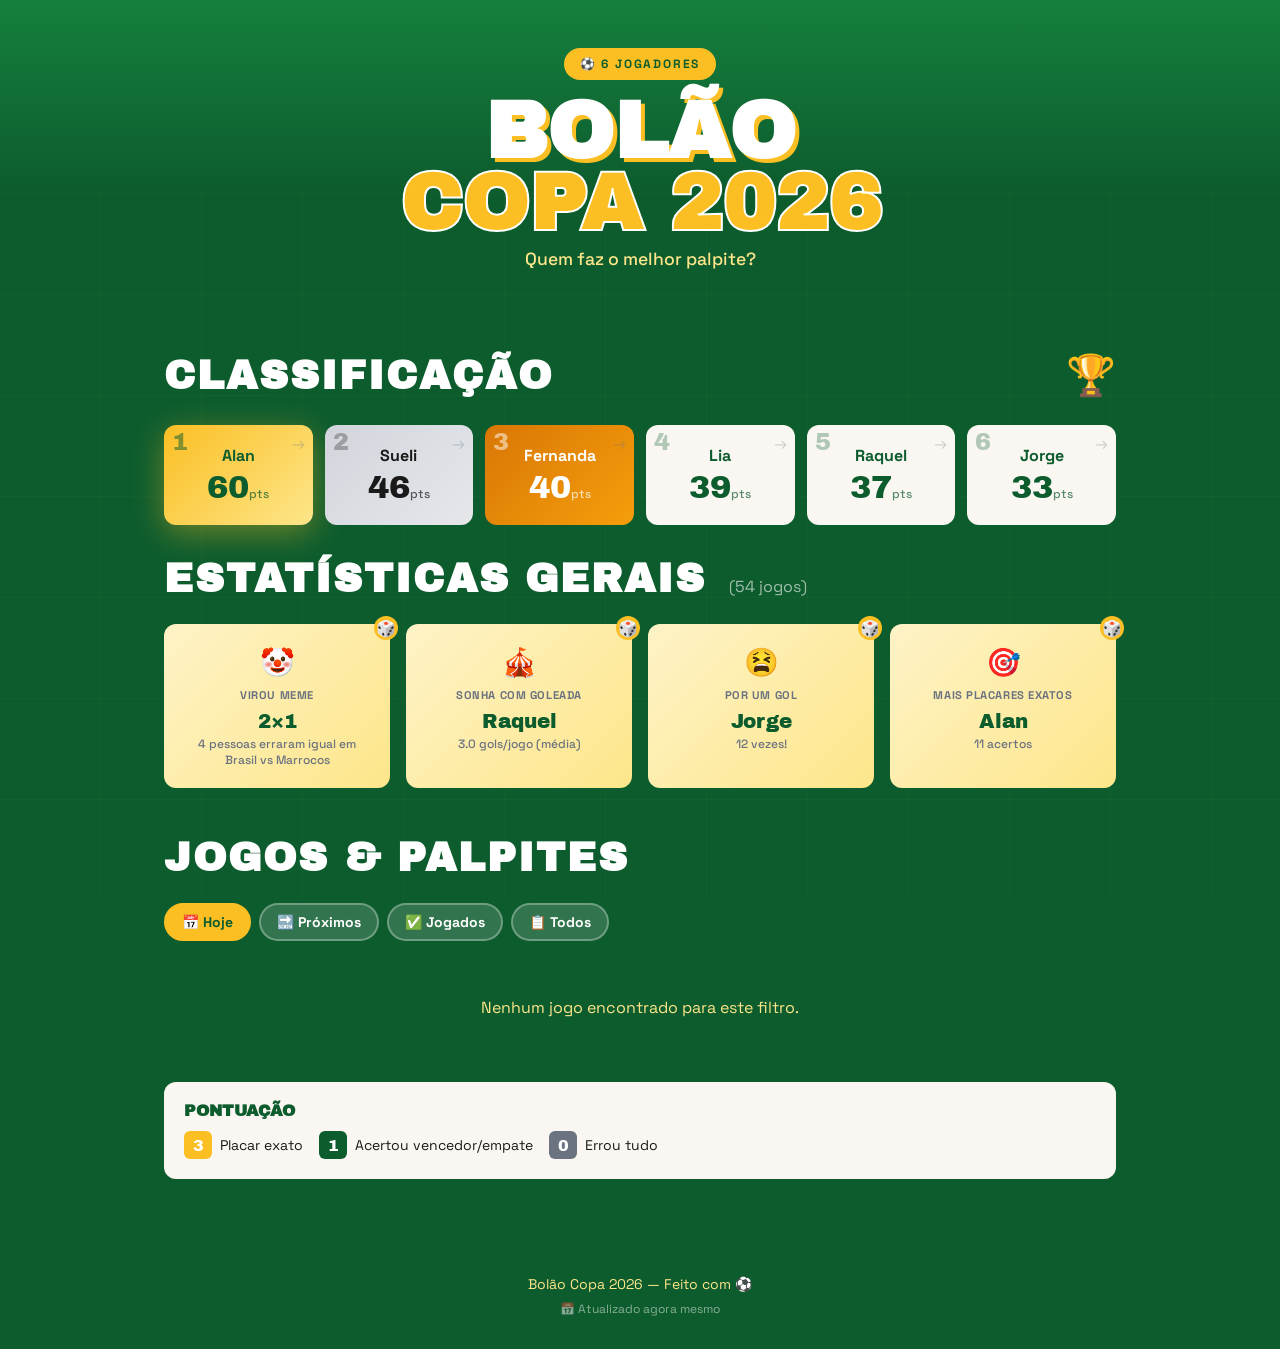
==== commit 735a4393: "wrapped" ====
--- a/index.html
+++ b/index.html
@@ -11,9 +11,9 @@
         href="https://fonts.googleapis.com/css2?family=Archivo+Black&family=Space+Grotesk:wght@400;500;700&display=swap"
         rel="stylesheet">
     <script>
-        window.APP_VERSION = '10';
+        window.APP_VERSION = '11';
     </script>
-    <link rel="stylesheet" href="styles.css?v=10">
+    <link rel="stylesheet" href="styles.css?v=11">
 </head>
 
 <body>
@@ -21,6 +21,7 @@
 
     <header class="header">
         <div class="header-content">
+            <!--<a href="wrapped.html" class="stats-link">🎁 Retrospectiva (Wrapped)</a>-->
             <div class="badge">⚽ 6 JOGADORES</div>
             <h1 class="main-title">BOLÃO<br><span class="highlight">COPA 2026</span></h1>
             <p class="subtitle">Quem faz o melhor palpite?</p>
@@ -86,8 +87,8 @@
         <p class="last-update" id="last-update">Atualizado: carregando...</p>
     </footer>
 
-    <script src="core.js?v=10"></script>
-    <script src="script.js?v=10"></script>
+    <script src="core.js?v=11"></script>
+    <script src="script.js?v=11"></script>
 </body>
 
-</html>
+</html>
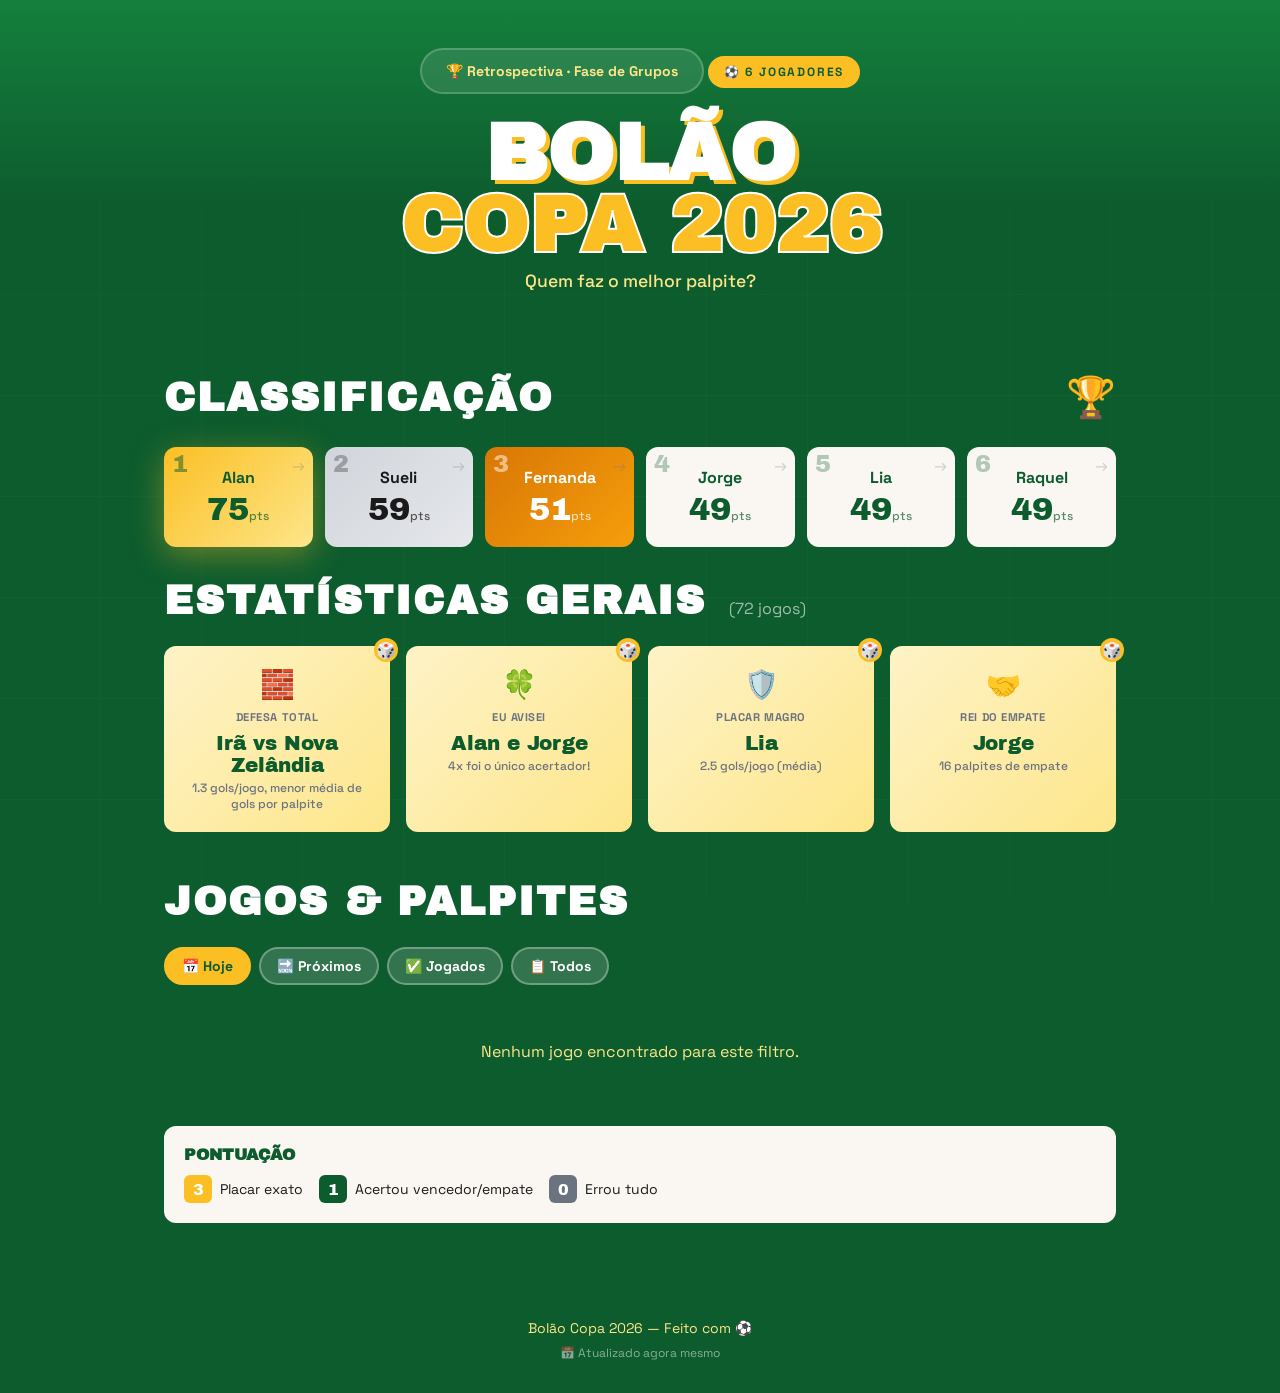
==== commit de31cea8: "retrospectiva" ====
--- a/index.html
+++ b/index.html
@@ -21,7 +21,7 @@
 
     <header class="header">
         <div class="header-content">
-            <!--<a href="wrapped.html" class="stats-link">🎁 Retrospectiva (Wrapped)</a>-->
+            <a href="retrospectiva.html" class="stats-link">🏆 Retrospectiva · Fase de Grupos</a>
             <div class="badge">⚽ 6 JOGADORES</div>
             <h1 class="main-title">BOLÃO<br><span class="highlight">COPA 2026</span></h1>
             <p class="subtitle">Quem faz o melhor palpite?</p>
